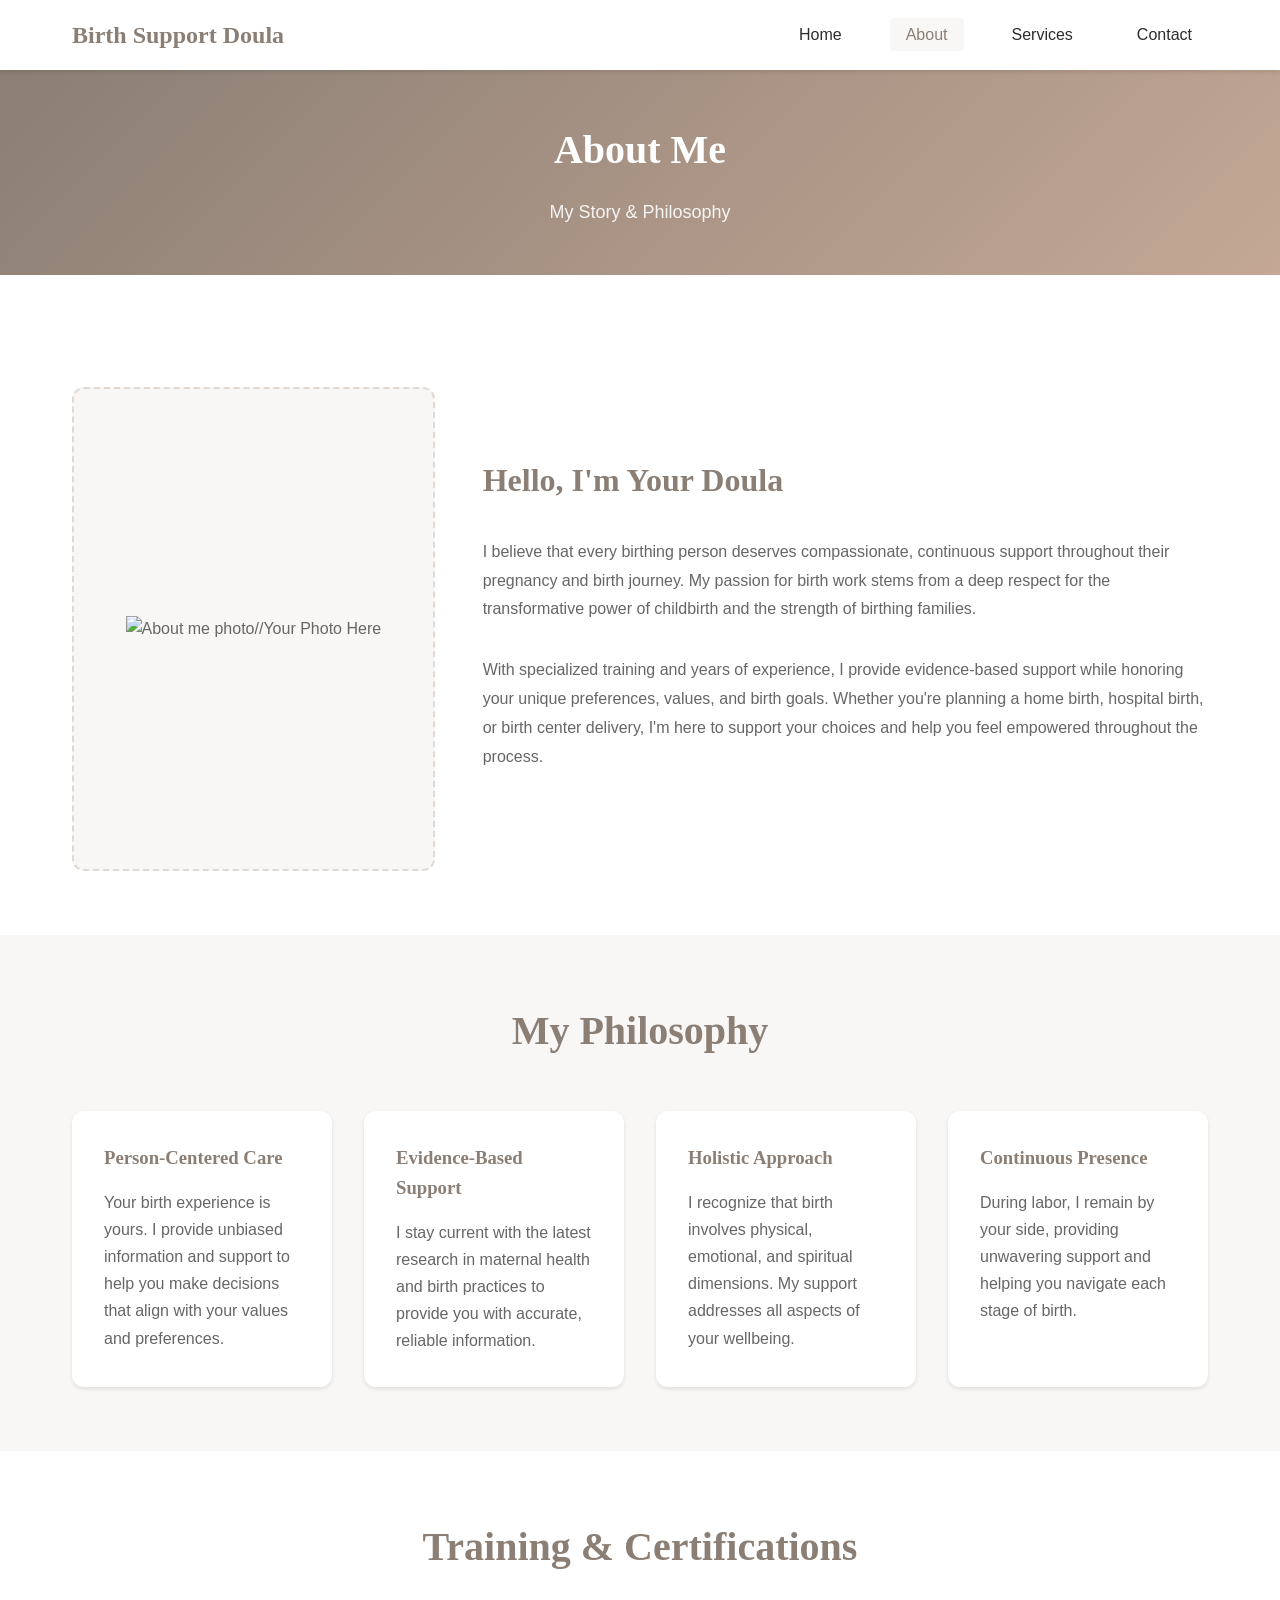
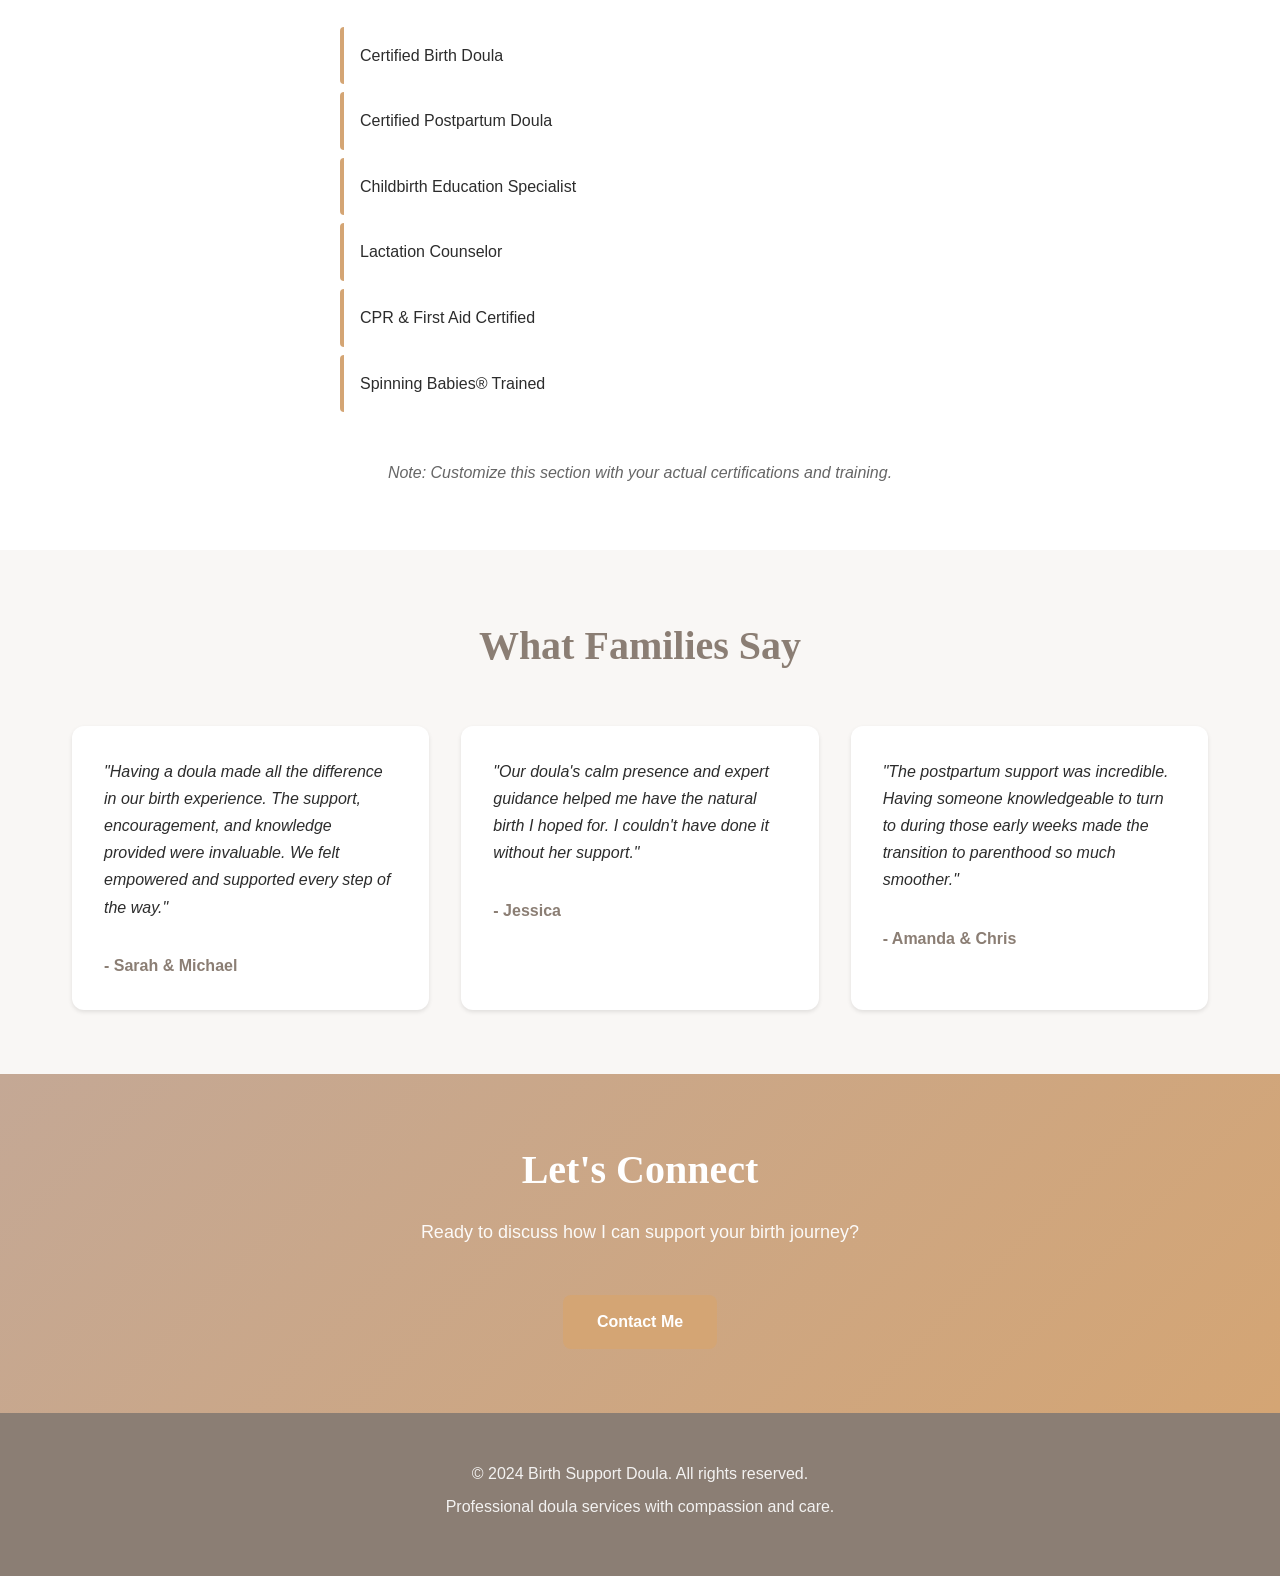
==== about.html @ 61f83f17 "Update about.html" ====
<!DOCTYPE html>
<html lang="en">
<head>
    <meta charset="UTF-8">
    <meta name="viewport" content="width=device-width, initial-scale=1.0">
    <meta name="description" content="Learn about our experienced doula and commitment to supporting families.">
    <title>About - Birth Support Doula</title>
    <link rel="stylesheet" href="style.css">
</head>
<body>
    <!-- Navigation -->
    <nav class="navbar">
        <div class="container">
            <div class="nav-brand">
                <h1>Birth Support Doula</h1>
            </div>
            <button class="nav-toggle" id="navToggle" aria-label="Toggle navigation">
                <span></span>
                <span></span>
                <span></span>
            </button>
            <ul class="nav-menu" id="navMenu">
                <li><a href="index.html">Home</a></li>
                <li><a href="about.html" class="active">About</a></li>
                <li><a href="services.html">Services</a></li>
                <li><a href="contact.html">Contact</a></li>
            </ul>
        </div>
    </nav>

    <!-- Page Header -->
    <section class="page-header">
        <div class="container">
            <h2>About Me</h2>
            <p>My Story & Philosophy</p>
        </div>
    </section>

    <!-- About Content -->
    <section class="about-content section">
        <div class="container">
            <div class="about-grid">
                <div class="about-image">
                    <div class="placeholder-image">
                        <img src="assets/images/doula_about.jpg" alt="About me photo">
                       //<span>Your Photo Here</span>
                    </div>
                </div>
                <div class="about-text">
                    <h3>Hello, I'm Your Doula</h3>
                    <p>
                        I believe that every birthing person deserves compassionate, continuous support
                        throughout their pregnancy and birth journey. My passion for birth work stems from
                        a deep respect for the transformative power of childbirth and the strength of
                        birthing families.
                    </p>
                    <p>
                        With specialized training and years of experience, I provide evidence-based support
                        while honoring your unique preferences, values, and birth goals. Whether you're
                        planning a home birth, hospital birth, or birth center delivery, I'm here to
                        support your choices and help you feel empowered throughout the process.
                    </p>
                </div>
            </div>
        </div>
    </section>

    <!-- Philosophy Section -->
    <section class="philosophy section bg-light">
        <div class="container">
            <h2 class="section-title">My Philosophy</h2>
            <div class="philosophy-grid">
                <div class="philosophy-card">
                    <h3>Person-Centered Care</h3>
                    <p>
                        Your birth experience is yours. I provide unbiased information and support
                        to help you make decisions that align with your values and preferences.
                    </p>
                </div>
                <div class="philosophy-card">
                    <h3>Evidence-Based Support</h3>
                    <p>
                        I stay current with the latest research in maternal health and birth practices
                        to provide you with accurate, reliable information.
                    </p>
                </div>
                <div class="philosophy-card">
                    <h3>Holistic Approach</h3>
                    <p>
                        I recognize that birth involves physical, emotional, and spiritual dimensions.
                        My support addresses all aspects of your wellbeing.
                    </p>
                </div>
                <div class="philosophy-card">
                    <h3>Continuous Presence</h3>
                    <p>
                        During labor, I remain by your side, providing unwavering support and helping
                        you navigate each stage of birth.
                    </p>
                </div>
            </div>
        </div>
    </section>

    <!-- Certifications Section -->
    <section class="certifications section">
        <div class="container">
            <h2 class="section-title">Training & Certifications</h2>
            <ul class="cert-list">
                <li>Certified Birth Doula</li>
                <li>Certified Postpartum Doula</li>
                <li>Childbirth Education Specialist</li>
                <li>Lactation Counselor</li>
                <li>CPR & First Aid Certified</li>
                <li>Spinning Babies® Trained</li>
            </ul>
            <p class="cert-note">
                <em>Note: Customize this section with your actual certifications and training.</em>
            </p>
        </div>
    </section>

    <!-- Testimonials Section -->
    <section class="testimonials section bg-light">
        <div class="container">
            <h2 class="section-title">What Families Say</h2>
            <div class="testimonial-grid">
                <div class="testimonial-card">
                    <p class="testimonial-text">
                        "Having a doula made all the difference in our birth experience. The support,
                        encouragement, and knowledge provided were invaluable. We felt empowered and
                        supported every step of the way."
                    </p>
                    <p class="testimonial-author">- Sarah & Michael</p>
                </div>
                <div class="testimonial-card">
                    <p class="testimonial-text">
                        "Our doula's calm presence and expert guidance helped me have the natural birth
                        I hoped for. I couldn't have done it without her support."
                    </p>
                    <p class="testimonial-author">- Jessica</p>
                </div>
                <div class="testimonial-card">
                    <p class="testimonial-text">
                        "The postpartum support was incredible. Having someone knowledgeable to turn to
                        during those early weeks made the transition to parenthood so much smoother."
                    </p>
                    <p class="testimonial-author">- Amanda & Chris</p>
                </div>
            </div>
        </div>
    </section>

    <!-- Call to Action -->
    <section class="cta section">
        <div class="container">
            <h2>Let's Connect</h2>
            <p>Ready to discuss how I can support your birth journey?</p>
            <a href="contact.html" class="btn btn-secondary">Contact Me</a>
        </div>
    </section>

    <!-- Footer -->
    <footer class="footer">
        <div class="container">
            <p>&copy; 2024 Birth Support Doula. All rights reserved.</p>
            <p>Professional doula services with compassion and care.</p>
        </div>
    </footer>

    <script src="script.js"></script>
</body>
</html>
---- style.css ----
/* ========================================
   CSS Reset & Base Styles
   ======================================== */

* {
    margin: 0;
    padding: 0;
    box-sizing: border-box;
}

:root {
    /* Color Palette */
    --primary-color: #8b7e74;
    --secondary-color: #c4a895;
    --accent-color: #d4a574;
    --text-dark: #2c2c2c;
    --text-light: #666666;
    --background-light: #f9f7f5;
    --white: #ffffff;
    --border-color: #e0d9d3;

    /* Typography */
    --font-primary: 'Segoe UI', Tahoma, Geneva, Verdana, sans-serif;
    --font-secondary: Georgia, 'Times New Roman', serif;

    /* Spacing */
    --spacing-xs: 0.5rem;
    --spacing-sm: 1rem;
    --spacing-md: 2rem;
    --spacing-lg: 3rem;
    --spacing-xl: 4rem;

    /* Border Radius */
    --radius-sm: 4px;
    --radius-md: 8px;
    --radius-lg: 12px;

    /* Shadows */
    --shadow-sm: 0 2px 4px rgba(0, 0, 0, 0.1);
    --shadow-md: 0 4px 8px rgba(0, 0, 0, 0.1);
    --shadow-lg: 0 8px 16px rgba(0, 0, 0, 0.15);

    /* Transitions */
    --transition: all 0.3s ease;
}

html {
    scroll-behavior: smooth;
}

body {
    font-family: var(--font-primary);
    font-size: 16px;
    line-height: 1.6;
    color: var(--text-dark);
    background-color: var(--white);
}

img {
    max-width: 100%;
    height: auto;
    display: block;
}

a {
    text-decoration: none;
    color: inherit;
    transition: var(--transition);
}

ul {
    list-style: none;
}

/* ========================================
   Container & Layout
   ======================================== */

.container {
    max-width: 1200px;
    margin: 0 auto;
    padding: 0 var(--spacing-md);
}

.section {
    padding: var(--spacing-xl) 0;
}

.section-title {
    font-family: var(--font-secondary);
    font-size: 2.5rem;
    color: var(--primary-color);
    text-align: center;
    margin-bottom: var(--spacing-md);
}

.section-intro {
    font-size: 1.125rem;
    line-height: 1.8;
    color: var(--text-light);
    text-align: center;
    max-width: 800px;
    margin: 0 auto var(--spacing-lg) auto;
}

.bg-light {
    background-color: var(--background-light);
}

/* ========================================
   Navigation
   ======================================== */

.navbar {
    background-color: var(--white);
    box-shadow: var(--shadow-sm);
    position: sticky;
    top: 0;
    z-index: 1000;
    padding: var(--spacing-sm) 0;
}

.navbar .container {
    display: flex;
    justify-content: space-between;
    align-items: center;
}

.nav-brand h1 {
    font-family: var(--font-secondary);
    font-size: 1.5rem;
    color: var(--primary-color);
}

.nav-menu {
    display: flex;
    gap: var(--spacing-md);
}

.nav-menu a {
    color: var(--text-dark);
    font-weight: 500;
    padding: var(--spacing-xs) var(--spacing-sm);
    border-radius: var(--radius-sm);
    transition: var(--transition);
}

.nav-menu a:hover,
.nav-menu a.active {
    color: var(--primary-color);
    background-color: var(--background-light);
}

.nav-toggle {
    display: none;
    flex-direction: column;
    gap: 4px;
    background: none;
    border: none;
    cursor: pointer;
    padding: var(--spacing-xs);
}

.nav-toggle span {
    width: 25px;
    height: 3px;
    background-color: var(--primary-color);
    border-radius: 2px;
    transition: var(--transition);
}

/* ========================================
   Hero Section
   ======================================== */

.hero {
    background: linear-gradient(135deg, var(--primary-color) 0%, var(--secondary-color) 100%);
    color: var(--white);
    padding: var(--spacing-xl) 0;
    text-align: center;
    min-height: 500px;
    display: flex;
    align-items: center;
    justify-content: center;
}

.hero-content {
    max-width: 800px;
    margin: 0 auto;
    padding: 0 var(--spacing-md);
}

.hero h2 {
    font-family: var(--font-secondary);
    font-size: 3rem;
    margin-bottom: var(--spacing-md);
    line-height: 1.2;
}

.hero p {
    font-size: 1.25rem;
    margin-bottom: var(--spacing-lg);
    opacity: 0.95;
}

/* ========================================
   Page Header
   ======================================== */

.page-header {
    background: linear-gradient(135deg, var(--primary-color) 0%, var(--secondary-color) 100%);
    color: var(--white);
    padding: var(--spacing-lg) 0;
    text-align: center;
}

.page-header h2 {
    font-family: var(--font-secondary);
    font-size: 2.5rem;
    margin-bottom: var(--spacing-sm);
}

.page-header p {
    font-size: 1.125rem;
    opacity: 0.9;
}

/* ========================================
   Buttons
   ======================================== */

.btn {
    display: inline-block;
    padding: 12px 32px;
    border-radius: var(--radius-md);
    font-weight: 600;
    text-align: center;
    cursor: pointer;
    transition: var(--transition);
    border: 2px solid transparent;
    font-size: 1rem;
}

.btn-primary {
    background-color: var(--white);
    color: var(--primary-color);
}

.btn-primary:hover {
    background-color: var(--background-light);
    transform: translateY(-2px);
    box-shadow: var(--shadow-md);
}

.btn-secondary {
    background-color: var(--accent-color);
    color: var(--white);
}

.btn-secondary:hover {
    background-color: #c29563;
    transform: translateY(-2px);
    box-shadow: var(--shadow-md);
}

.btn-outline {
    background-color: transparent;
    color: var(--primary-color);
    border-color: var(--primary-color);
}

.btn-outline:hover {
    background-color: var(--primary-color);
    color: var(--white);
}

/* ========================================
   Feature Cards
   ======================================== */

.feature-grid {
    display: grid;
    grid-template-columns: repeat(auto-fit, minmax(250px, 1fr));
    gap: var(--spacing-md);
    margin-top: var(--spacing-lg);
}

.feature-card {
    background-color: var(--white);
    padding: var(--spacing-md);
    border-radius: var(--radius-lg);
    text-align: center;
    box-shadow: var(--shadow-sm);
    transition: var(--transition);
}

.feature-card:hover {
    box-shadow: var(--shadow-md);
    transform: translateY(-5px);
}

.feature-icon {
    font-size: 3rem;
    margin-bottom: var(--spacing-sm);
}

.feature-card h3 {
    font-family: var(--font-secondary);
    color: var(--primary-color);
    margin-bottom: var(--spacing-sm);
    font-size: 1.5rem;
}

.feature-card p {
    color: var(--text-light);
}

/* ========================================
   Benefits List
   ======================================== */

.benefits-list {
    display: grid;
    grid-template-columns: repeat(auto-fit, minmax(300px, 1fr));
    gap: var(--spacing-md);
    margin-top: var(--spacing-lg);
}

.benefit-item {
    display: flex;
    align-items: flex-start;
    gap: var(--spacing-sm);
}

.check-icon {
    color: var(--accent-color);
    font-weight: bold;
    font-size: 1.5rem;
    flex-shrink: 0;
}

.benefit-item p {
    font-size: 1.125rem;
    color: var(--text-dark);
}

/* ========================================
   CTA Section
   ======================================== */

.cta {
    background: linear-gradient(135deg, var(--secondary-color) 0%, var(--accent-color) 100%);
    color: var(--white);
    text-align: center;
}

.cta h2 {
    font-family: var(--font-secondary);
    font-size: 2.5rem;
    margin-bottom: var(--spacing-sm);
}

.cta p {
    font-size: 1.125rem;
    margin-bottom: var(--spacing-lg);
    opacity: 0.95;
}

/* ========================================
   About Page
   ======================================== */

.about-grid {
    display: grid;
    grid-template-columns: 1fr 2fr;
    gap: var(--spacing-lg);
    align-items: center;
    margin-top: var(--spacing-lg);
}

.about-image .placeholder-image {
    background-color: var(--background-light);
    border-radius: var(--radius-lg);
    aspect-ratio: 3/4;
    display: flex;
    align-items: center;
    justify-content: center;
    color: var(--text-light);
    border: 2px dashed var(--border-color);
}

.about-text h3 {
    font-family: var(--font-secondary);
    color: var(--primary-color);
    font-size: 2rem;
    margin-bottom: var(--spacing-md);
}

.about-text p {
    color: var(--text-light);
    margin-bottom: var(--spacing-md);
    line-height: 1.8;
}

.philosophy-grid {
    display: grid;
    grid-template-columns: repeat(auto-fit, minmax(250px, 1fr));
    gap: var(--spacing-md);
    margin-top: var(--spacing-lg);
}

.philosophy-card {
    background-color: var(--white);
    padding: var(--spacing-md);
    border-radius: var(--radius-lg);
    box-shadow: var(--shadow-sm);
}

.philosophy-card h3 {
    font-family: var(--font-secondary);
    color: var(--primary-color);
    margin-bottom: var(--spacing-sm);
}

.philosophy-card p {
    color: var(--text-light);
    line-height: 1.7;
}

.cert-list {
    max-width: 600px;
    margin: var(--spacing-lg) auto;
}

.cert-list li {
    padding: var(--spacing-sm);
    margin-bottom: var(--spacing-xs);
    background-color: var(--white);
    border-radius: var(--radius-sm);
    border-left: 4px solid var(--accent-color);
}

.cert-note {
    text-align: center;
    color: var(--text-light);
    font-style: italic;
    margin-top: var(--spacing-md);
}

.testimonial-grid {
    display: grid;
    grid-template-columns: repeat(auto-fit, minmax(300px, 1fr));
    gap: var(--spacing-md);
    margin-top: var(--spacing-lg);
}

.testimonial-card {
    background-color: var(--white);
    padding: var(--spacing-md);
    border-radius: var(--radius-lg);
    box-shadow: var(--shadow-sm);
}

.testimonial-text {
    color: var(--text-dark);
    font-style: italic;
    margin-bottom: var(--spacing-md);
    line-height: 1.7;
}

.testimonial-author {
    color: var(--primary-color);
    font-weight: 600;
}

/* ========================================
   Services Page
   ======================================== */

.service-grid {
    display: grid;
    grid-template-columns: repeat(auto-fit, minmax(350px, 1fr));
    gap: var(--spacing-lg);
    margin-top: var(--spacing-lg);
}

.service-card {
    background-color: var(--white);
    border-radius: var(--radius-lg);
    box-shadow: var(--shadow-md);
    overflow: hidden;
    display: flex;
    flex-direction: column;
    transition: var(--transition);
    position: relative;
}

.service-card:hover {
    box-shadow: var(--shadow-lg);
    transform: translateY(-5px);
}

.service-card.featured {
    border: 3px solid var(--accent-color);
}

.featured-badge {
    position: absolute;
    top: 20px;
    right: -30px;
    background-color: var(--accent-color);
    color: var(--white);
    padding: 5px 40px;
    transform: rotate(45deg);
    font-weight: 600;
    font-size: 0.875rem;
    box-shadow: var(--shadow-sm);
}

.service-header {
    background: linear-gradient(135deg, var(--primary-color) 0%, var(--secondary-color) 100%);
    color: var(--white);
    padding: var(--spacing-md);
    text-align: center;
}

.service-header h3 {
    font-family: var(--font-secondary);
    font-size: 1.75rem;
    margin-bottom: var(--spacing-xs);
}

.service-tagline {
    font-size: 0.95rem;
    opacity: 0.9;
}

.service-content {
    padding: var(--spacing-md);
    flex-grow: 1;
}

.service-content h4 {
    color: var(--primary-color);
    margin-bottom: var(--spacing-sm);
}

.service-content ul {
    list-style: none;
    padding-left: 0;
}

.service-content li {
    padding: var(--spacing-xs) 0;
    padding-left: 1.5rem;
    position: relative;
    color: var(--text-dark);
    line-height: 1.6;
}

.service-content li::before {
    content: "✓";
    position: absolute;
    left: 0;
    color: var(--accent-color);
    font-weight: bold;
}

.service-note {
    margin-top: var(--spacing-md);
    padding: var(--spacing-sm);
    background-color: var(--background-light);
    border-radius: var(--radius-sm);
    border-left: 4px solid var(--accent-color);
}

.service-footer {
    padding: var(--spacing-md);
    background-color: var(--background-light);
    text-align: center;
}

.service-price {
    font-size: 1.125rem;
    font-weight: 600;
    color: var(--primary-color);
    margin-bottom: var(--spacing-md);
}

.info-grid {
    display: grid;
    grid-template-columns: repeat(auto-fit, minmax(250px, 1fr));
    gap: var(--spacing-md);
    margin-top: var(--spacing-lg);
}

.info-card {
    background-color: var(--white);
    padding: var(--spacing-md);
    border-radius: var(--radius-lg);
    box-shadow: var(--shadow-sm);
}

.info-card h3 {
    font-family: var(--font-secondary);
    color: var(--primary-color);
    margin-bottom: var(--spacing-sm);
}

.info-card p {
    color: var(--text-light);
    line-height: 1.7;
}

/* ========================================
   Contact Page
   ======================================== */

.contact-grid {
    display: grid;
    grid-template-columns: 2fr 1fr;
    gap: var(--spacing-lg);
    margin-top: var(--spacing-lg);
}

.contact-form-wrapper h3 {
    font-family: var(--font-secondary);
    color: var(--primary-color);
    font-size: 2rem;
    margin-bottom: var(--spacing-sm);
}

.contact-form-wrapper > p {
    color: var(--text-light);
    margin-bottom: var(--spacing-lg);
}

.contact-form {
    background-color: var(--background-light);
    padding: var(--spacing-md);
    border-radius: var(--radius-lg);
}

.form-group {
    margin-bottom: var(--spacing-md);
}

.form-group label {
    display: block;
    margin-bottom: var(--spacing-xs);
    font-weight: 600;
    color: var(--text-dark);
}

.form-group input,
.form-group select,
.form-group textarea {
    width: 100%;
    padding: 12px;
    border: 2px solid var(--border-color);
    border-radius: var(--radius-sm);
    font-family: var(--font-primary);
    font-size: 1rem;
    transition: var(--transition);
}

.form-group input:focus,
.form-group select:focus,
.form-group textarea:focus {
    outline: none;
    border-color: var(--primary-color);
}

.checkbox-label {
    display: flex;
    align-items: center;
    gap: var(--spacing-xs);
    font-weight: 400;
}

.checkbox-label input[type="checkbox"] {
    width: auto;
}

.form-message {
    margin-top: var(--spacing-md);
    padding: var(--spacing-sm);
    border-radius: var(--radius-sm);
    text-align: center;
    display: none;
}

.form-message.success {
    display: block;
    background-color: #d4edda;
    color: #155724;
    border: 1px solid #c3e6cb;
}

.form-message.error {
    display: block;
    background-color: #f8d7da;
    color: #721c24;
    border: 1px solid #f5c6cb;
}

.contact-info h3 {
    font-family: var(--font-secondary);
    color: var(--primary-color);
    font-size: 1.75rem;
    margin-bottom: var(--spacing-md);
}

.contact-details {
    background-color: var(--background-light);
    padding: var(--spacing-md);
    border-radius: var(--radius-lg);
    margin-bottom: var(--spacing-md);
}

.contact-item {
    display: flex;
    gap: var(--spacing-sm);
    margin-bottom: var(--spacing-md);
    align-items: flex-start;
}

.contact-item:last-child {
    margin-bottom: 0;
}

.contact-icon {
    font-size: 1.5rem;
    flex-shrink: 0;
}

.contact-item h4 {
    color: var(--primary-color);
    margin-bottom: 4px;
    font-size: 1rem;
}

.contact-item p,
.contact-item a {
    color: var(--text-light);
    font-size: 0.95rem;
}

.contact-item a:hover {
    color: var(--primary-color);
}

.social-links {
    background-color: var(--background-light);
    padding: var(--spacing-md);
    border-radius: var(--radius-lg);
}

.social-links h4 {
    color: var(--primary-color);
    margin-bottom: var(--spacing-sm);
}

.social-icons {
    display: flex;
    gap: var(--spacing-sm);
    margin-bottom: var(--spacing-sm);
}

.social-link {
    width: 40px;
    height: 40px;
    background-color: var(--primary-color);
    color: var(--white);
    border-radius: 50%;
    display: flex;
    align-items: center;
    justify-content: center;
    transition: var(--transition);
}

.social-link:hover {
    background-color: var(--accent-color);
    transform: translateY(-3px);
}

.social-note {
    color: var(--text-light);
    font-size: 0.875rem;
}

/* ========================================
   FAQ Section
   ======================================== */

.faq-list {
    max-width: 800px;
    margin: var(--spacing-lg) auto 0;
}

.faq-item {
    background-color: var(--white);
    margin-bottom: var(--spacing-sm);
    border-radius: var(--radius-md);
    overflow: hidden;
    box-shadow: var(--shadow-sm);
}

.faq-question {
    width: 100%;
    padding: var(--spacing-md);
    background-color: var(--white);
    border: none;
    text-align: left;
    font-size: 1.125rem;
    font-weight: 600;
    color: var(--primary-color);
    cursor: pointer;
    display: flex;
    justify-content: space-between;
    align-items: center;
    transition: var(--transition);
}

.faq-question:hover {
    background-color: var(--background-light);
}

.faq-icon {
    font-size: 1.5rem;
    font-weight: 300;
    transition: var(--transition);
}

.faq-question[aria-expanded="true"] .faq-icon {
    transform: rotate(45deg);
}

.faq-answer {
    max-height: 0;
    overflow: hidden;
    transition: max-height 0.3s ease;
}

.faq-answer p {
    padding: 0 var(--spacing-md) var(--spacing-md);
    color: var(--text-light);
    line-height: 1.7;
}

/* ========================================
   Footer
   ======================================== */

.footer {
    background-color: var(--primary-color);
    color: var(--white);
    padding: var(--spacing-lg) 0;
    text-align: center;
}

.footer p {
    margin-bottom: var(--spacing-xs);
    opacity: 0.9;
}

/* ========================================
   Responsive Design
   ======================================== */

@media (max-width: 968px) {
    .about-grid {
        grid-template-columns: 1fr;
    }

    .contact-grid {
        grid-template-columns: 1fr;
    }
}

@media (max-width: 768px) {
    .nav-menu {
        position: fixed;
        left: -100%;
        top: 70px;
        flex-direction: column;
        background-color: var(--white);
        width: 100%;
        text-align: center;
        transition: 0.3s;
        box-shadow: var(--shadow-md);
        padding: var(--spacing-md) 0;
    }

    .nav-menu.active {
        left: 0;
    }

    .nav-toggle {
        display: flex;
    }

    .hero h2 {
        font-size: 2rem;
    }

    .hero p {
        font-size: 1.125rem;
    }

    .section-title {
        font-size: 2rem;
    }

    .page-header h2 {
        font-size: 2rem;
    }

    .feature-grid,
    .service-grid,
    .philosophy-grid,
    .testimonial-grid,
    .info-grid {
        grid-template-columns: 1fr;
    }

    .benefits-list {
        grid-template-columns: 1fr;
    }
}

@media (max-width: 480px) {
    .hero h2 {
        font-size: 1.75rem;
    }

    .section-title {
        font-size: 1.75rem;
    }

    .btn {
        display: block;
        width: 100%;
    }
}
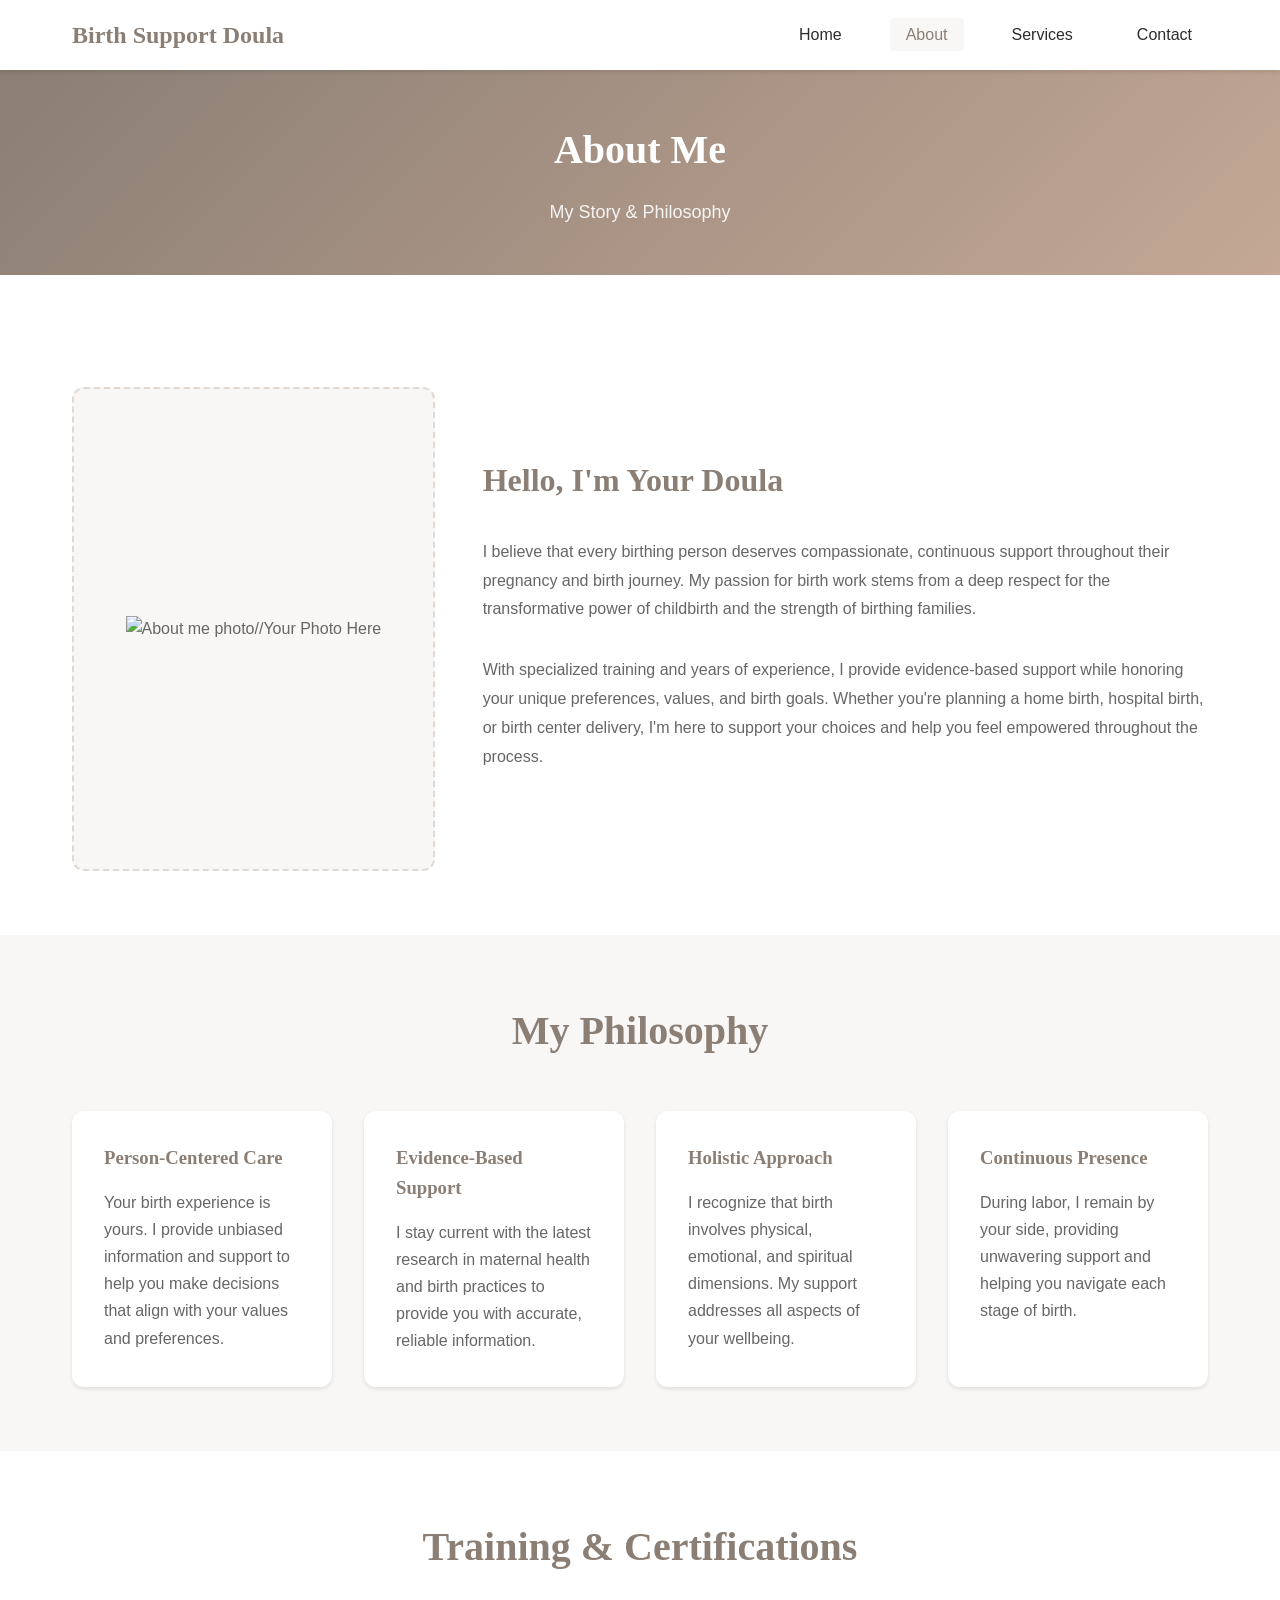
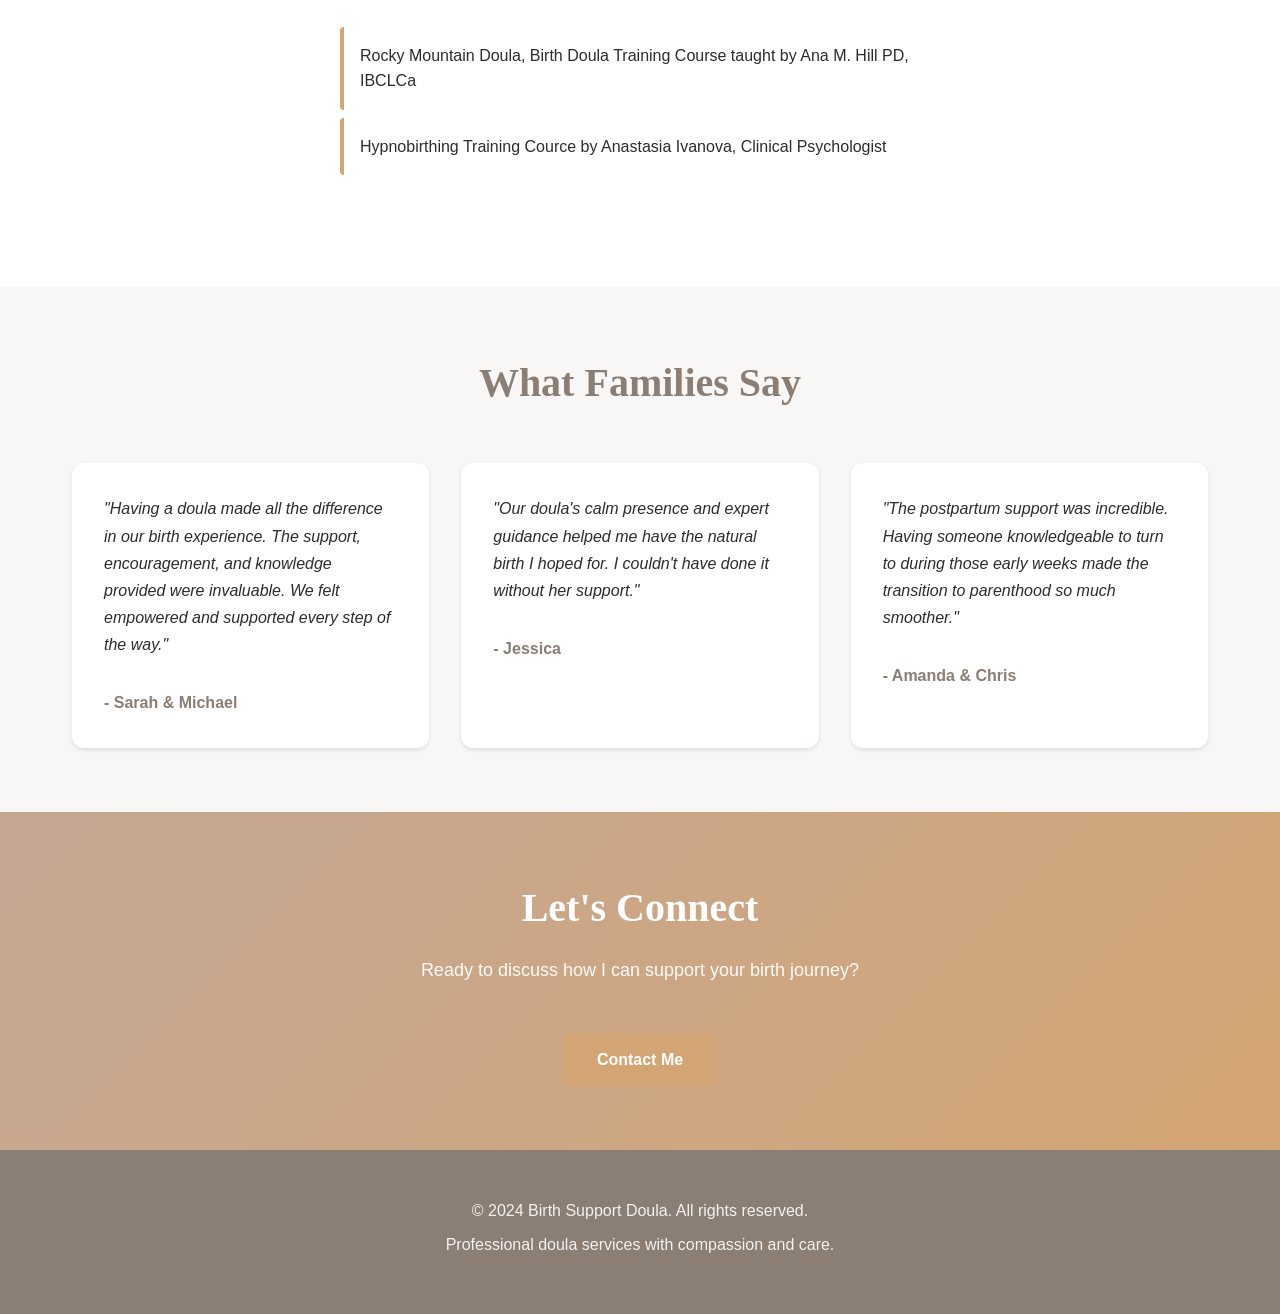
==== commit b6105791: "Update about.html" ====
--- a/about.html
+++ b/about.html
@@ -107,16 +107,9 @@
         <div class="container">
             <h2 class="section-title">Training & Certifications</h2>
             <ul class="cert-list">
-                <li>Certified Birth Doula</li>
-                <li>Certified Postpartum Doula</li>
-                <li>Childbirth Education Specialist</li>
-                <li>Lactation Counselor</li>
-                <li>CPR & First Aid Certified</li>
-                <li>Spinning Babies® Trained</li>
+                <li>Rocky Mountain Doula, Birth Doula Training Course taught by Ana M. Hill PD, IBCLCa</li>
+                <li>Hypnobirthing Training Cource by Anastasia Ivanova, Clinical Psychologist</li>
             </ul>
-            <p class="cert-note">
-                <em>Note: Customize this section with your actual certifications and training.</em>
-            </p>
         </div>
     </section>
 
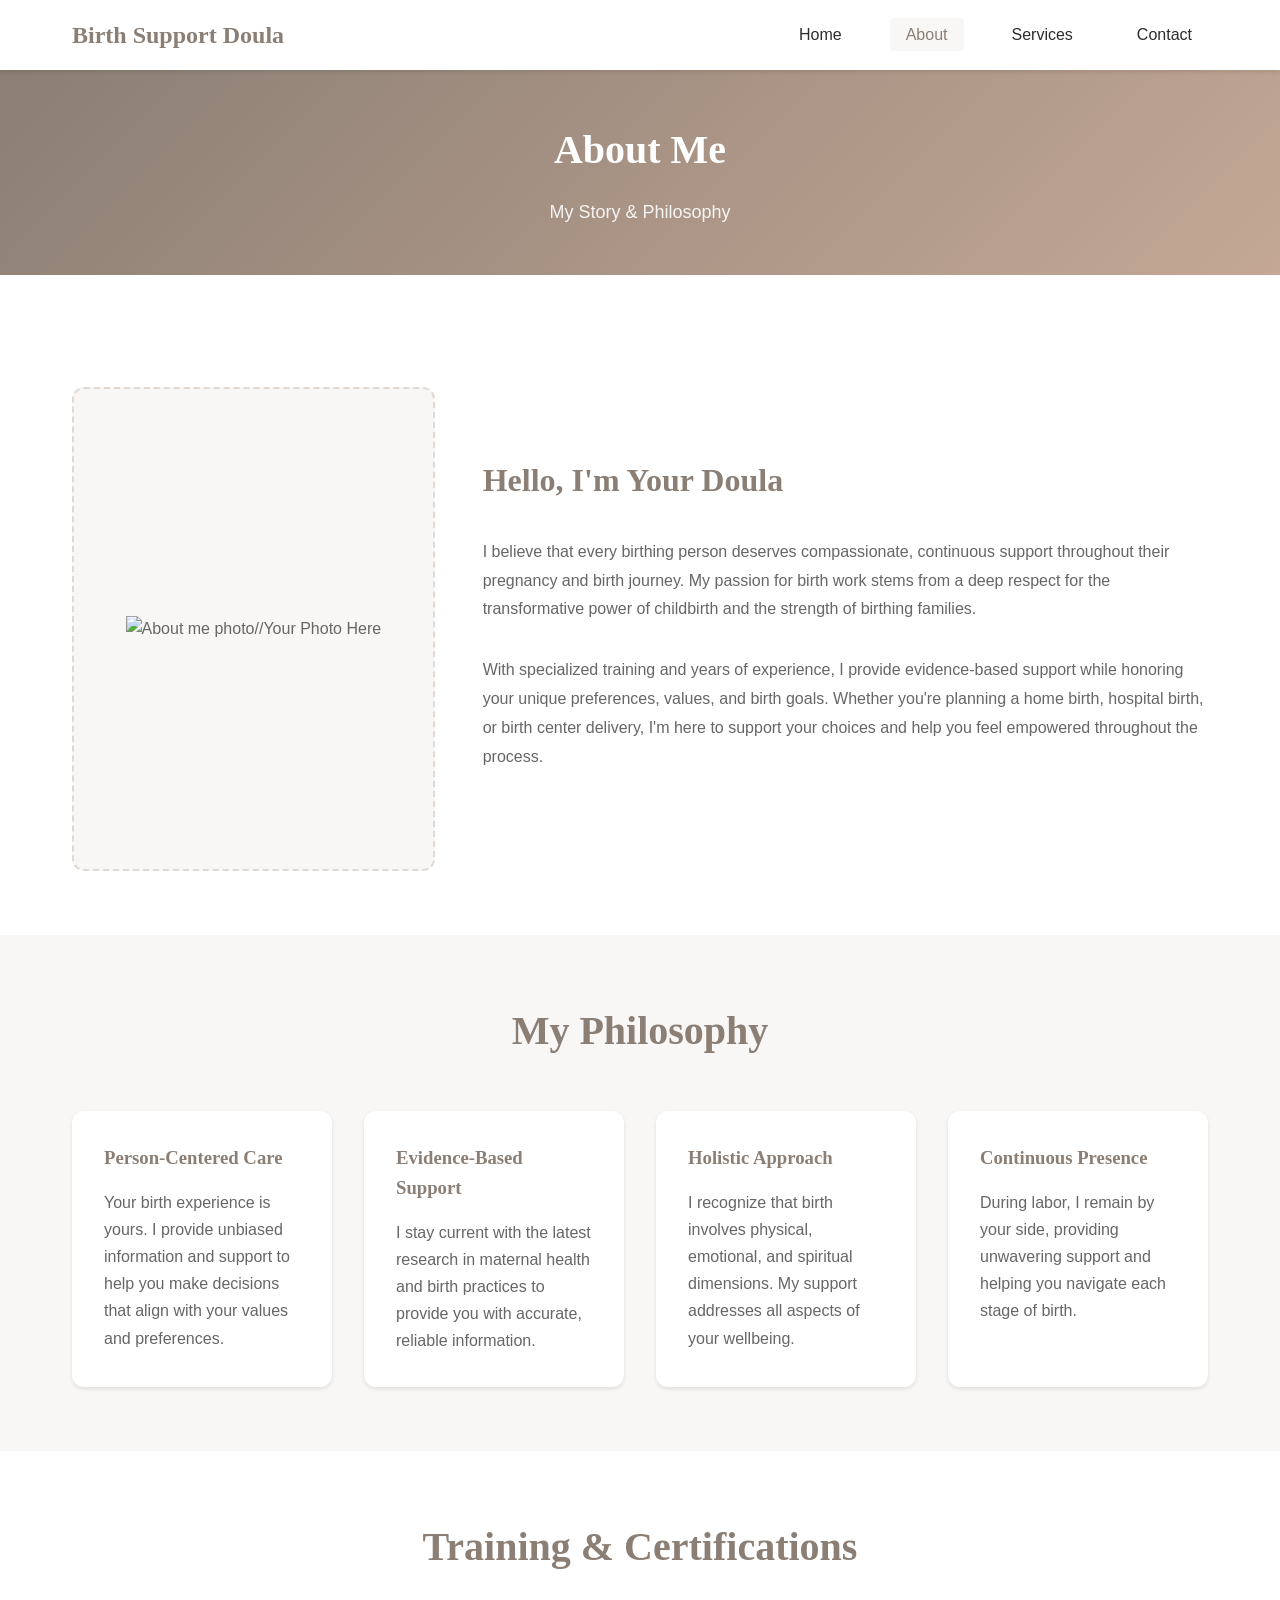
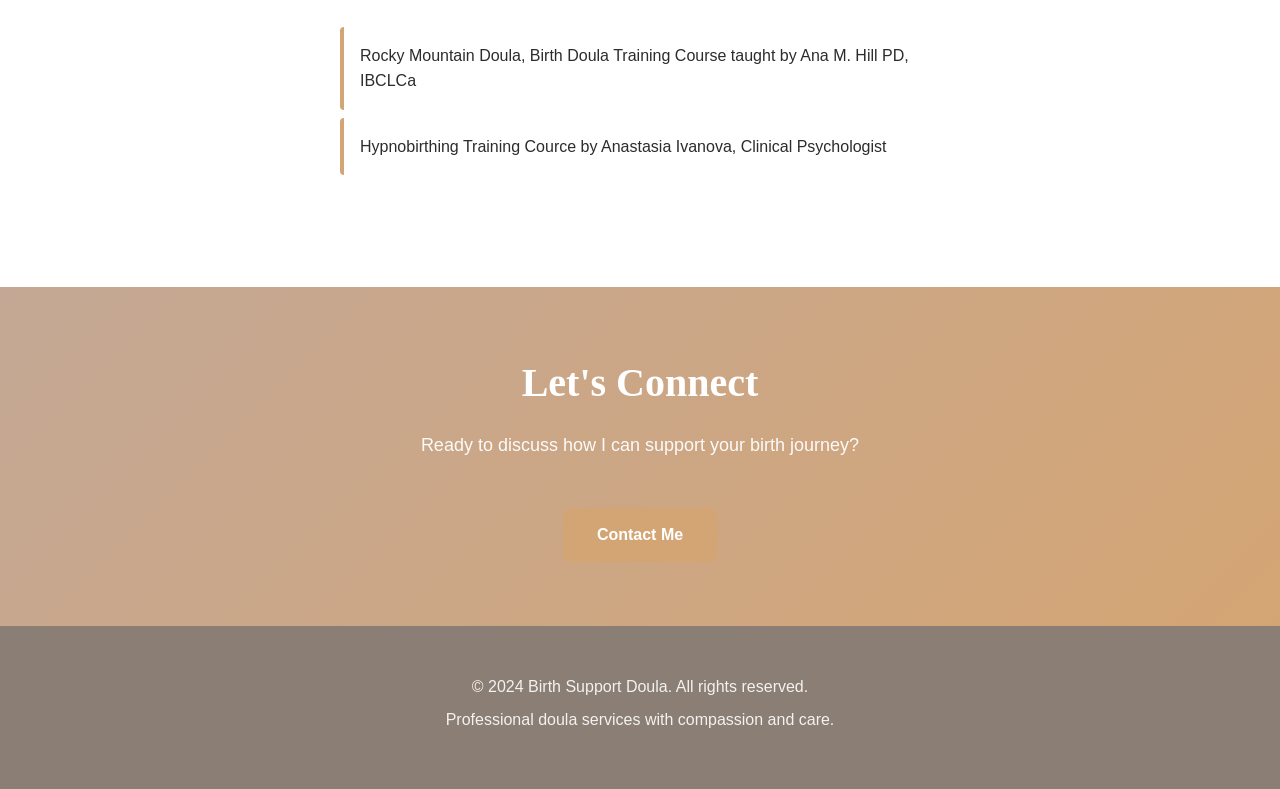
==== commit 5a31e081: "Update about.html" ====
--- a/about.html
+++ b/about.html
@@ -113,8 +113,8 @@
         </div>
     </section>
 
-    <!-- Testimonials Section -->
-    <section class="testimonials section bg-light">
+    <!-- <!-- Testimonials Section -->
+    <!-- <section class="testimonials section bg-light">
         <div class="container">
             <h2 class="section-title">What Families Say</h2>
             <div class="testimonial-grid">
@@ -142,7 +142,7 @@
                 </div>
             </div>
         </div>
-    </section>
+    </section> --> 
 
     <!-- Call to Action -->
     <section class="cta section">
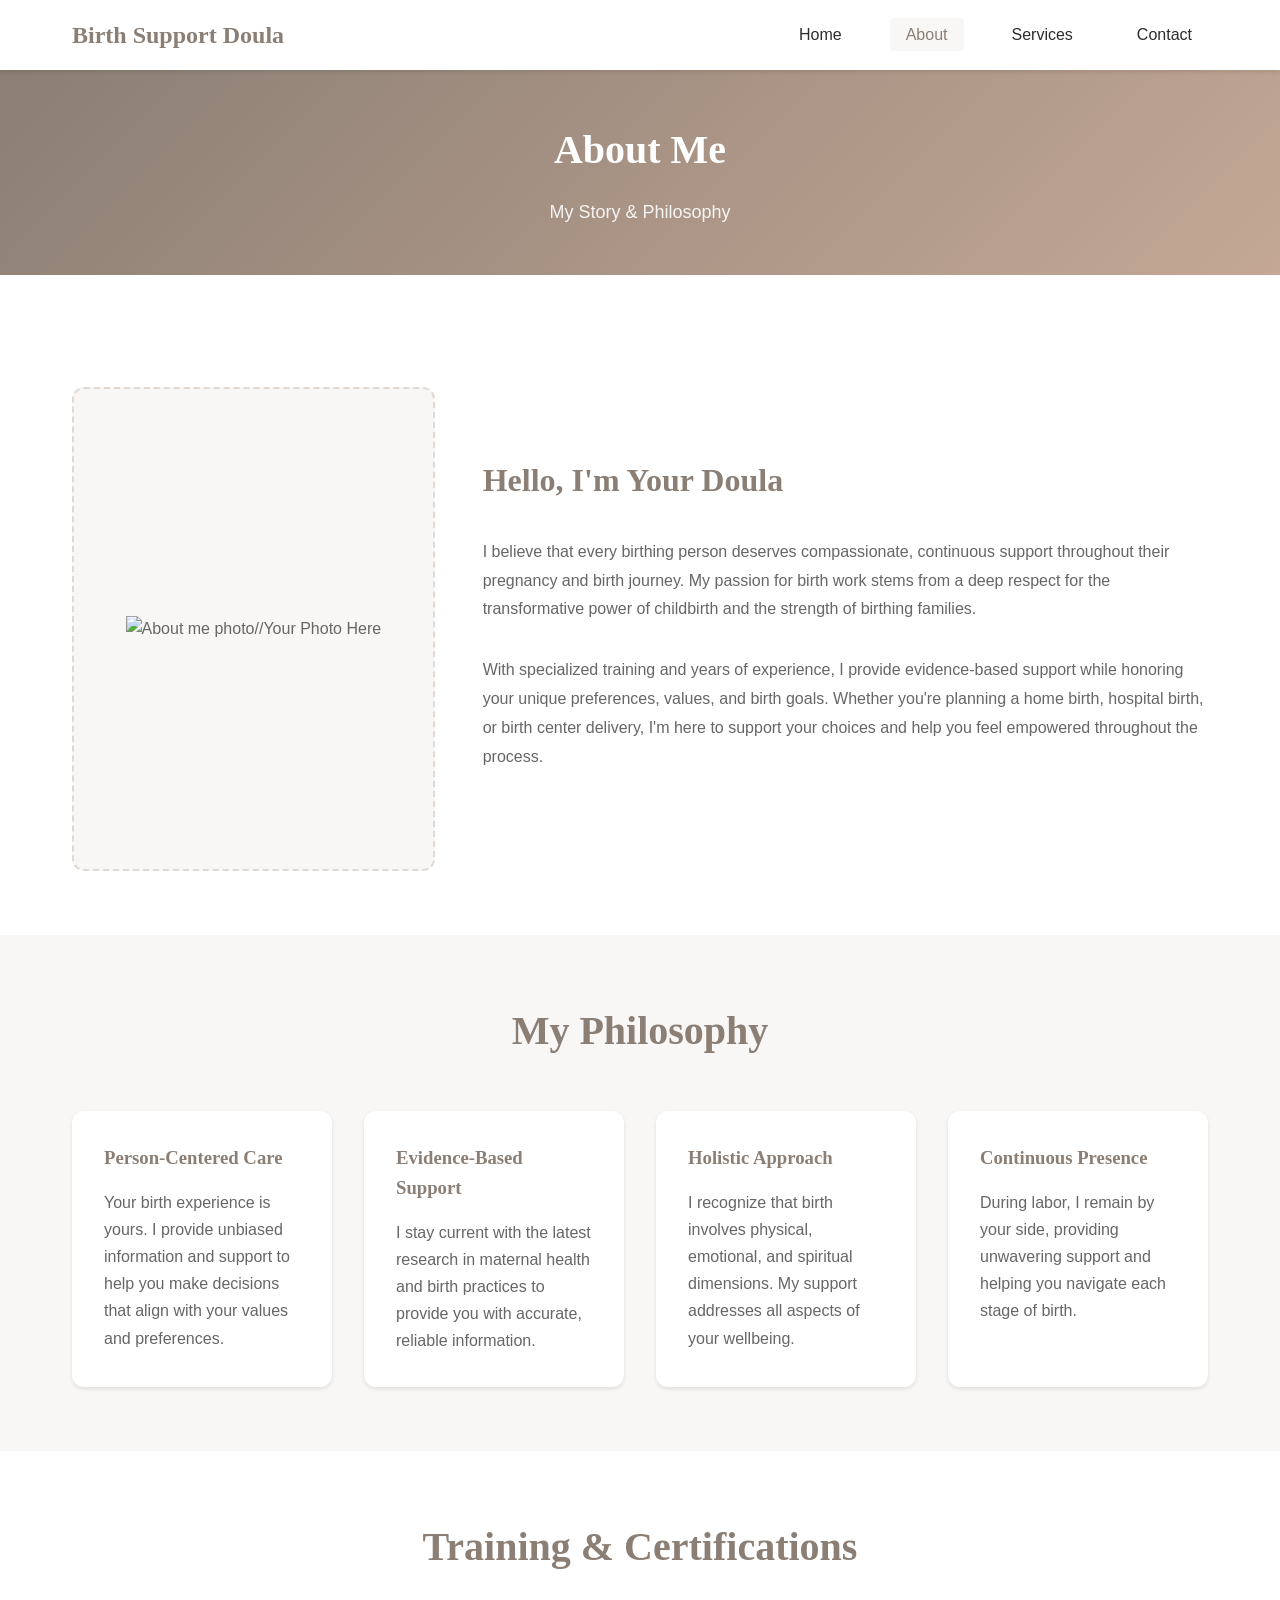
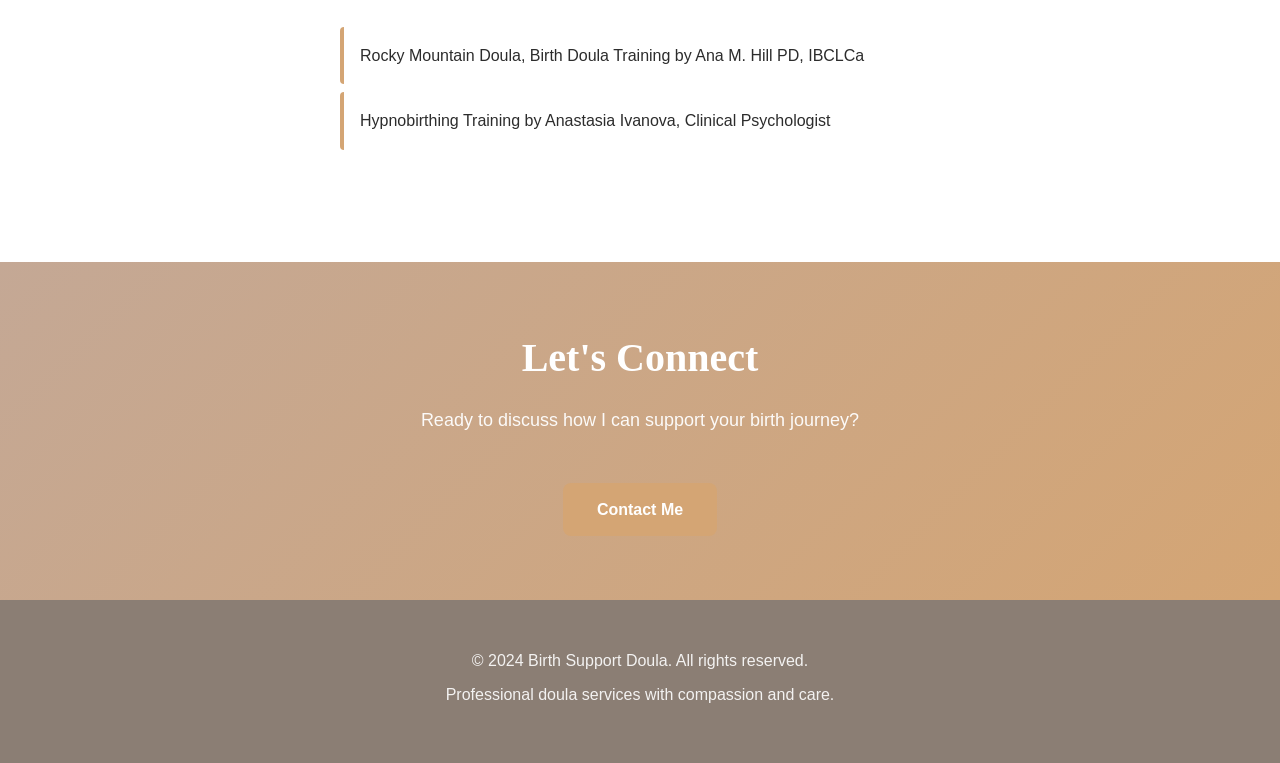
==== commit de5d730b: "Update about.html" ====
--- a/about.html
+++ b/about.html
@@ -107,8 +107,8 @@
         <div class="container">
             <h2 class="section-title">Training & Certifications</h2>
             <ul class="cert-list">
-                <li>Rocky Mountain Doula, Birth Doula Training Course taught by Ana M. Hill PD, IBCLCa</li>
-                <li>Hypnobirthing Training Cource by Anastasia Ivanova, Clinical Psychologist</li>
+                <li>Rocky Mountain Doula, Birth Doula Training by Ana M. Hill PD, IBCLCa</li>
+                <li>Hypnobirthing Training by Anastasia Ivanova, Clinical Psychologist</li>
             </ul>
         </div>
     </section>
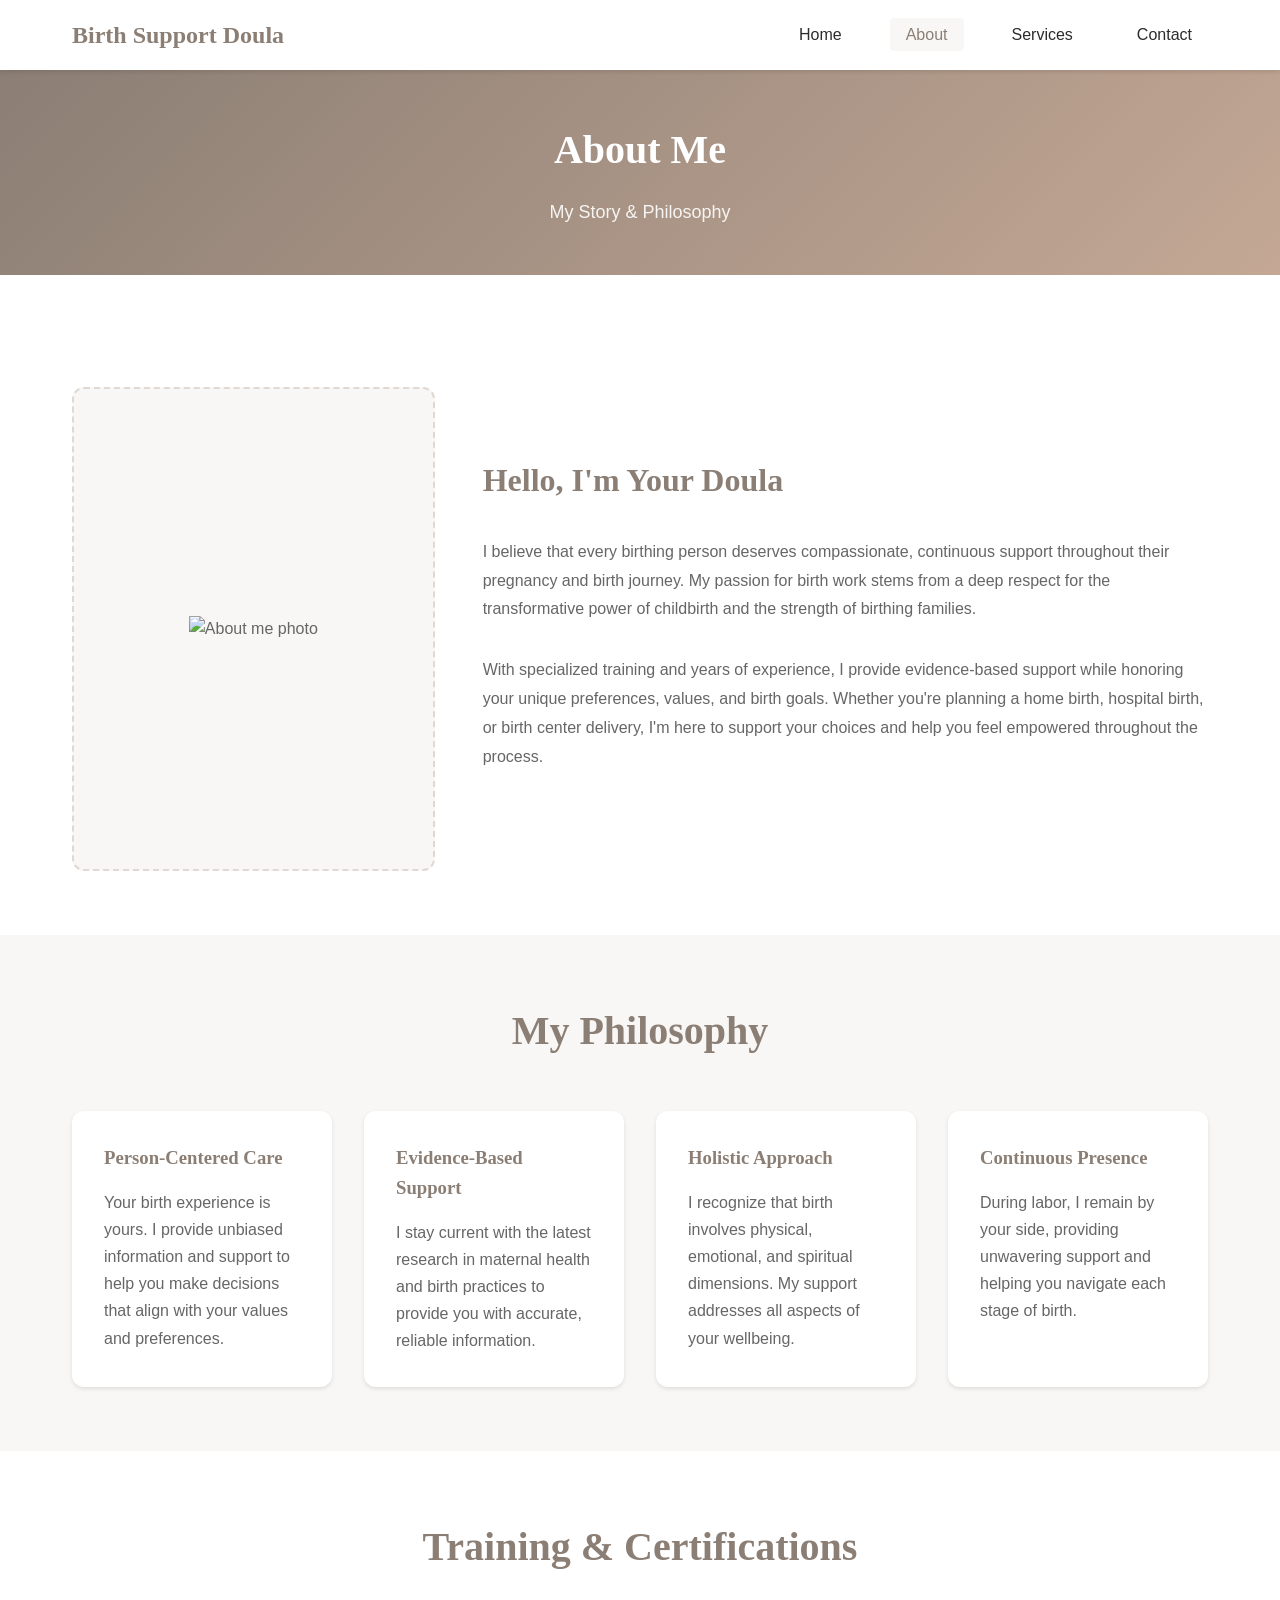
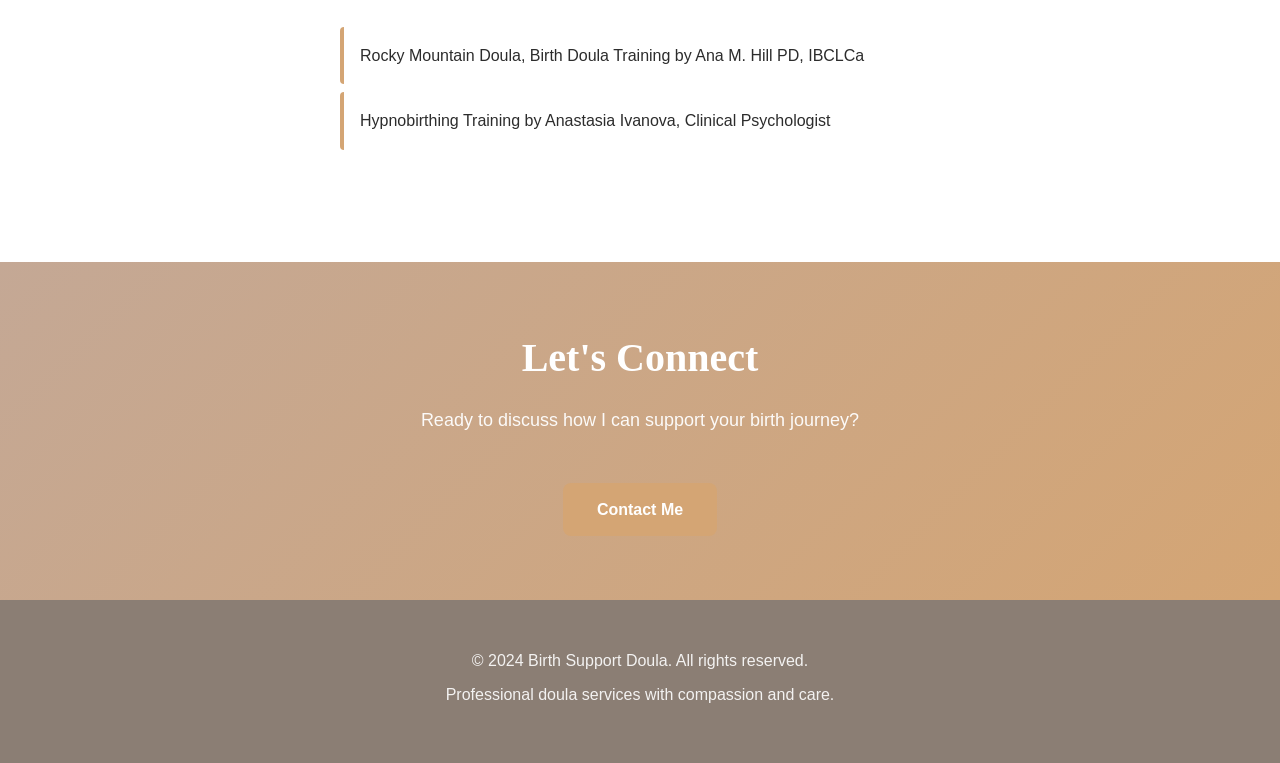
==== commit 7e69250b: "Update about.html" ====
--- a/about.html
+++ b/about.html
@@ -42,8 +42,7 @@
             <div class="about-grid">
                 <div class="about-image">
                     <div class="placeholder-image">
-                        <img src="assets/images/doula_about.jpg" alt="About me photo">
-                       //<span>Your Photo Here</span>
+                        <img src="assets/doula_about.jpg" alt="About me photo">
                     </div>
                 </div>
                 <div class="about-text">
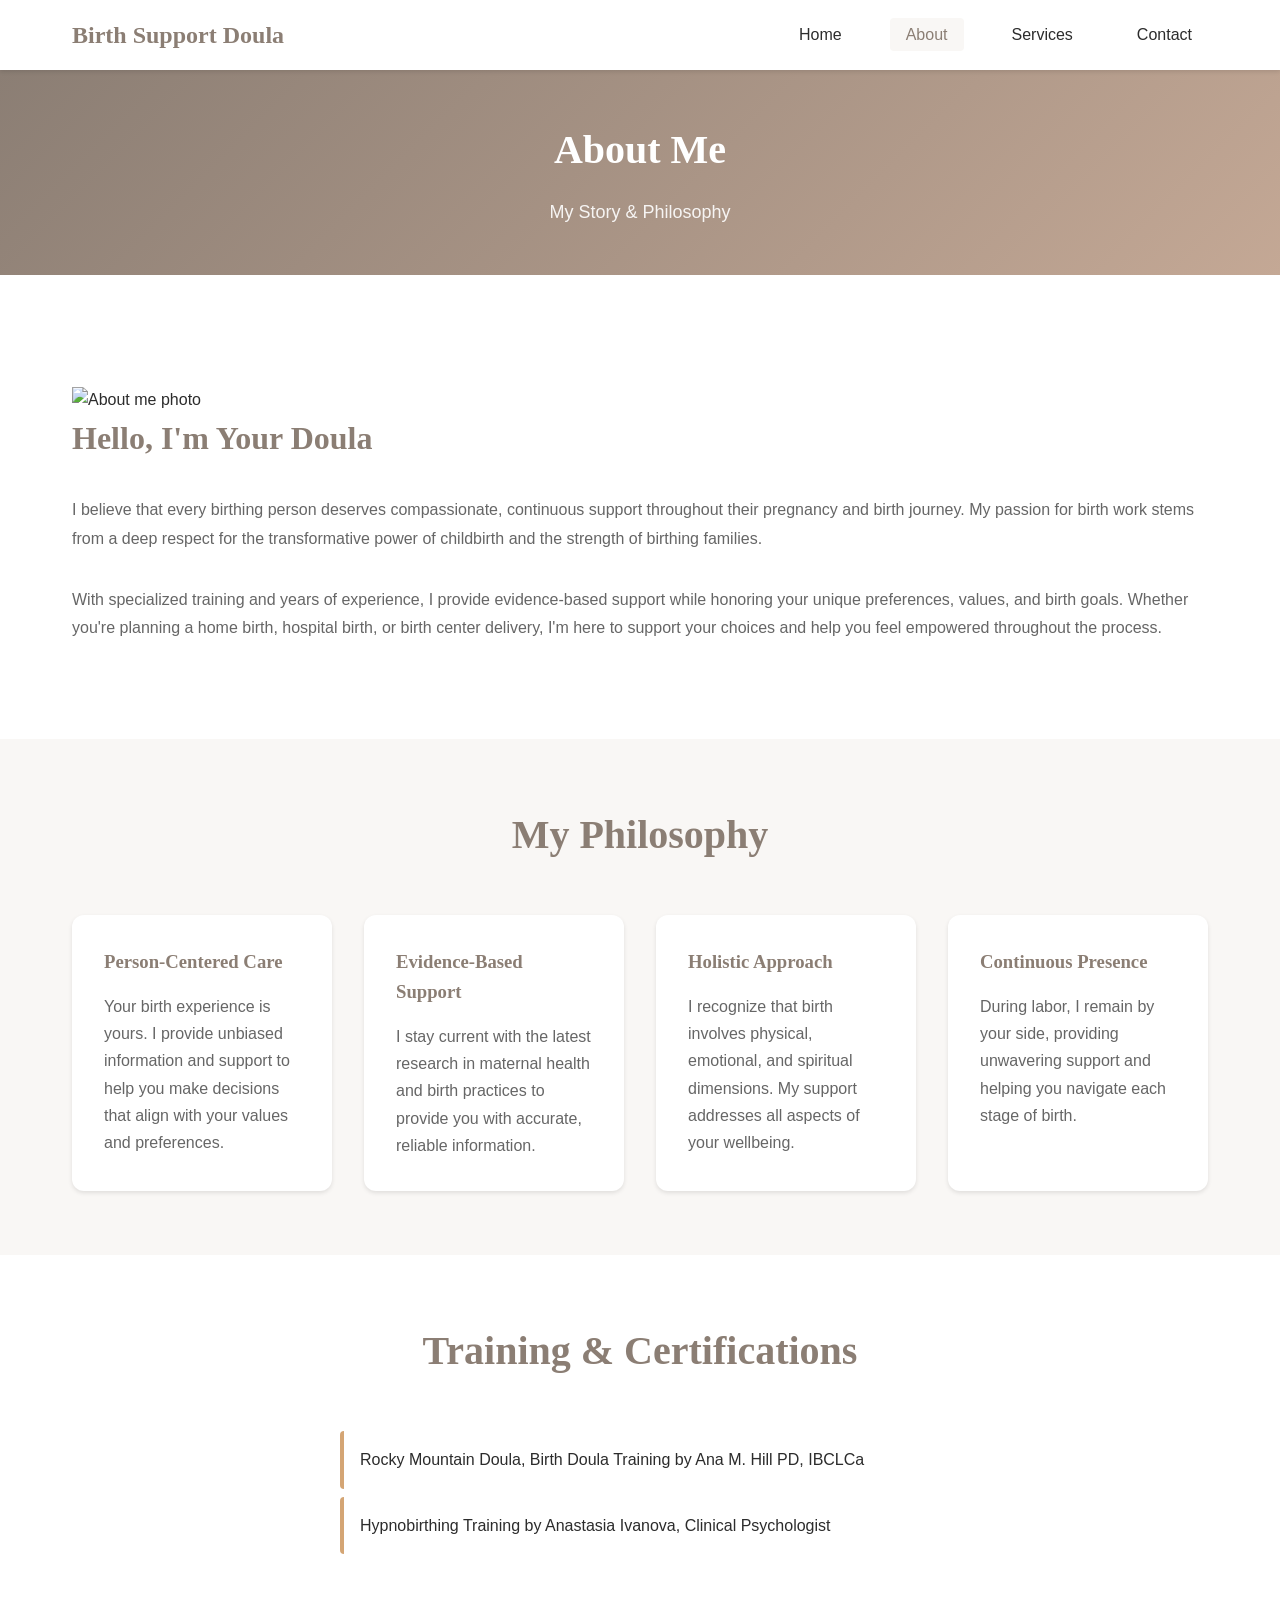
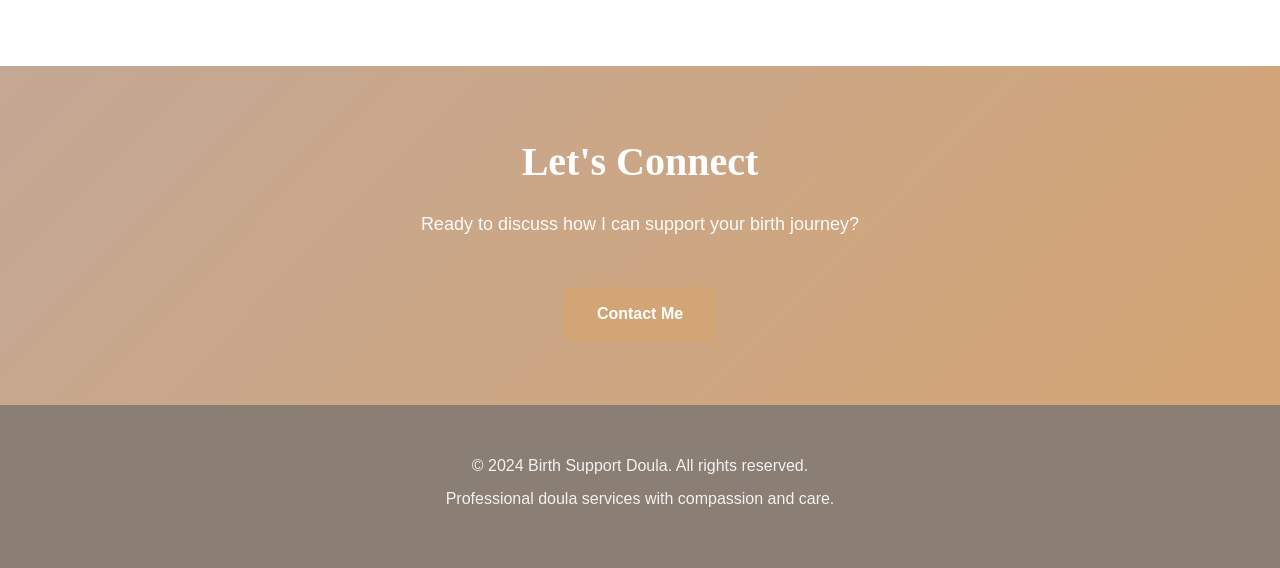
==== commit b32aec93: "Update about.html" ====
--- a/about.html
+++ b/about.html
@@ -41,7 +41,7 @@
         <div class="container">
             <div class="about-grid">
                 <div class="about-image">
-                    <div class="placeholder-image">
+                    <!-- <div class="placeholder-image"> -->
                         <img src="assets/doula_about.jpg" alt="About me photo">
                     </div>
                 </div>
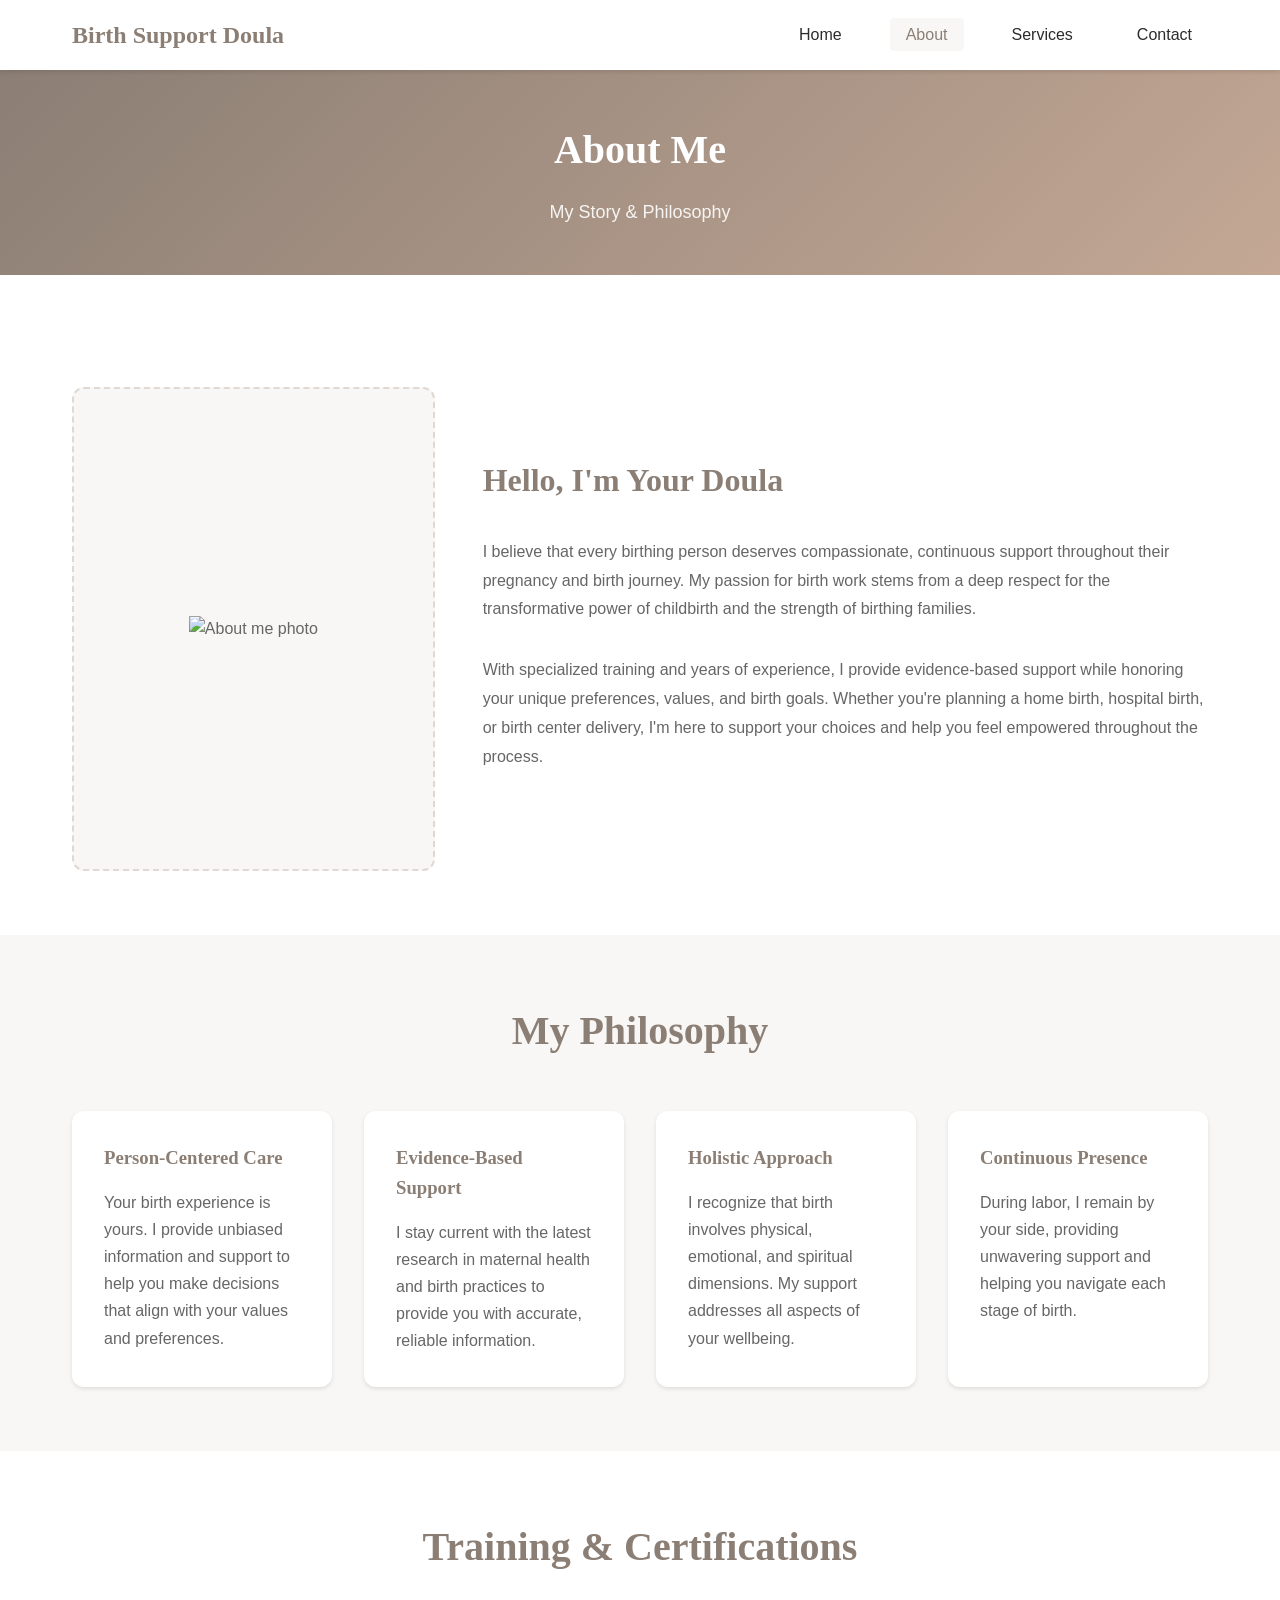
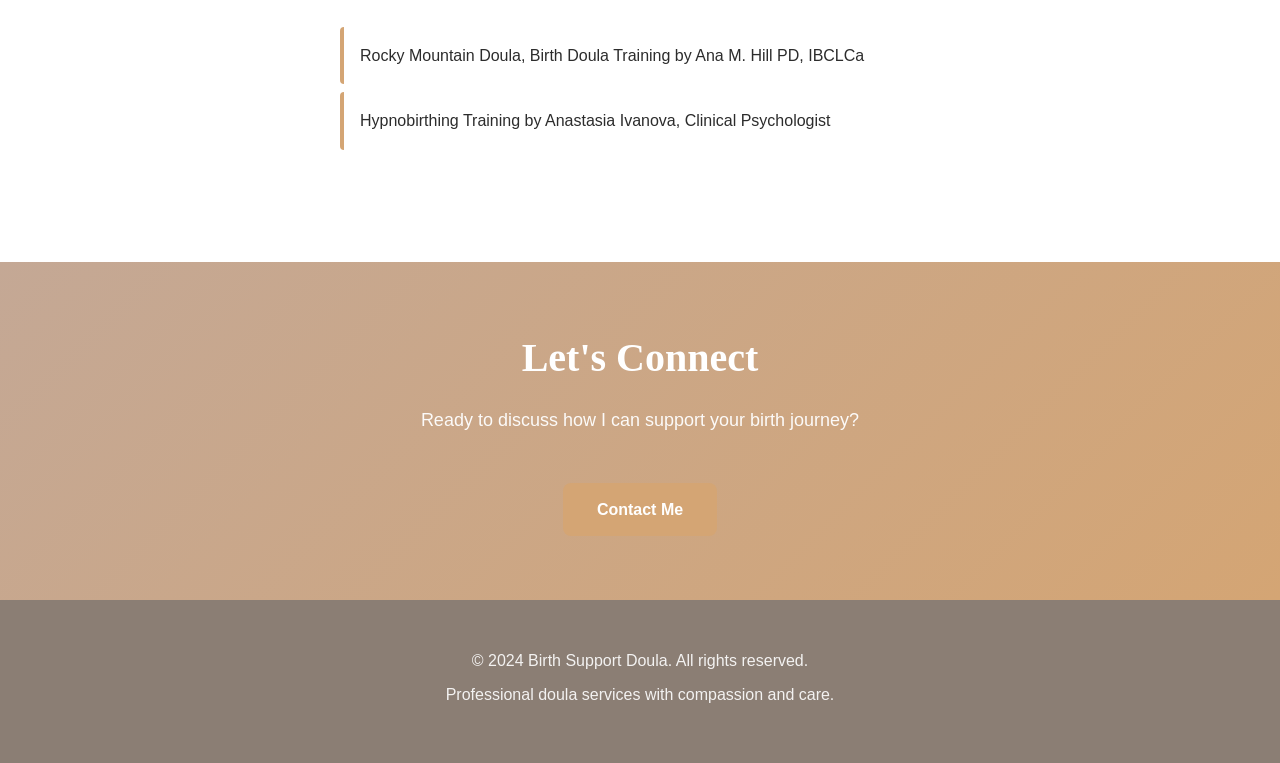
==== commit 8d2d6ec4: "Update about.html" ====
--- a/about.html
+++ b/about.html
@@ -41,7 +41,7 @@
         <div class="container">
             <div class="about-grid">
                 <div class="about-image">
-                    <!-- <div class="placeholder-image"> -->
+                    <div class="placeholder-image"> 
                         <img src="assets/doula_about.jpg" alt="About me photo">
                     </div>
                 </div>
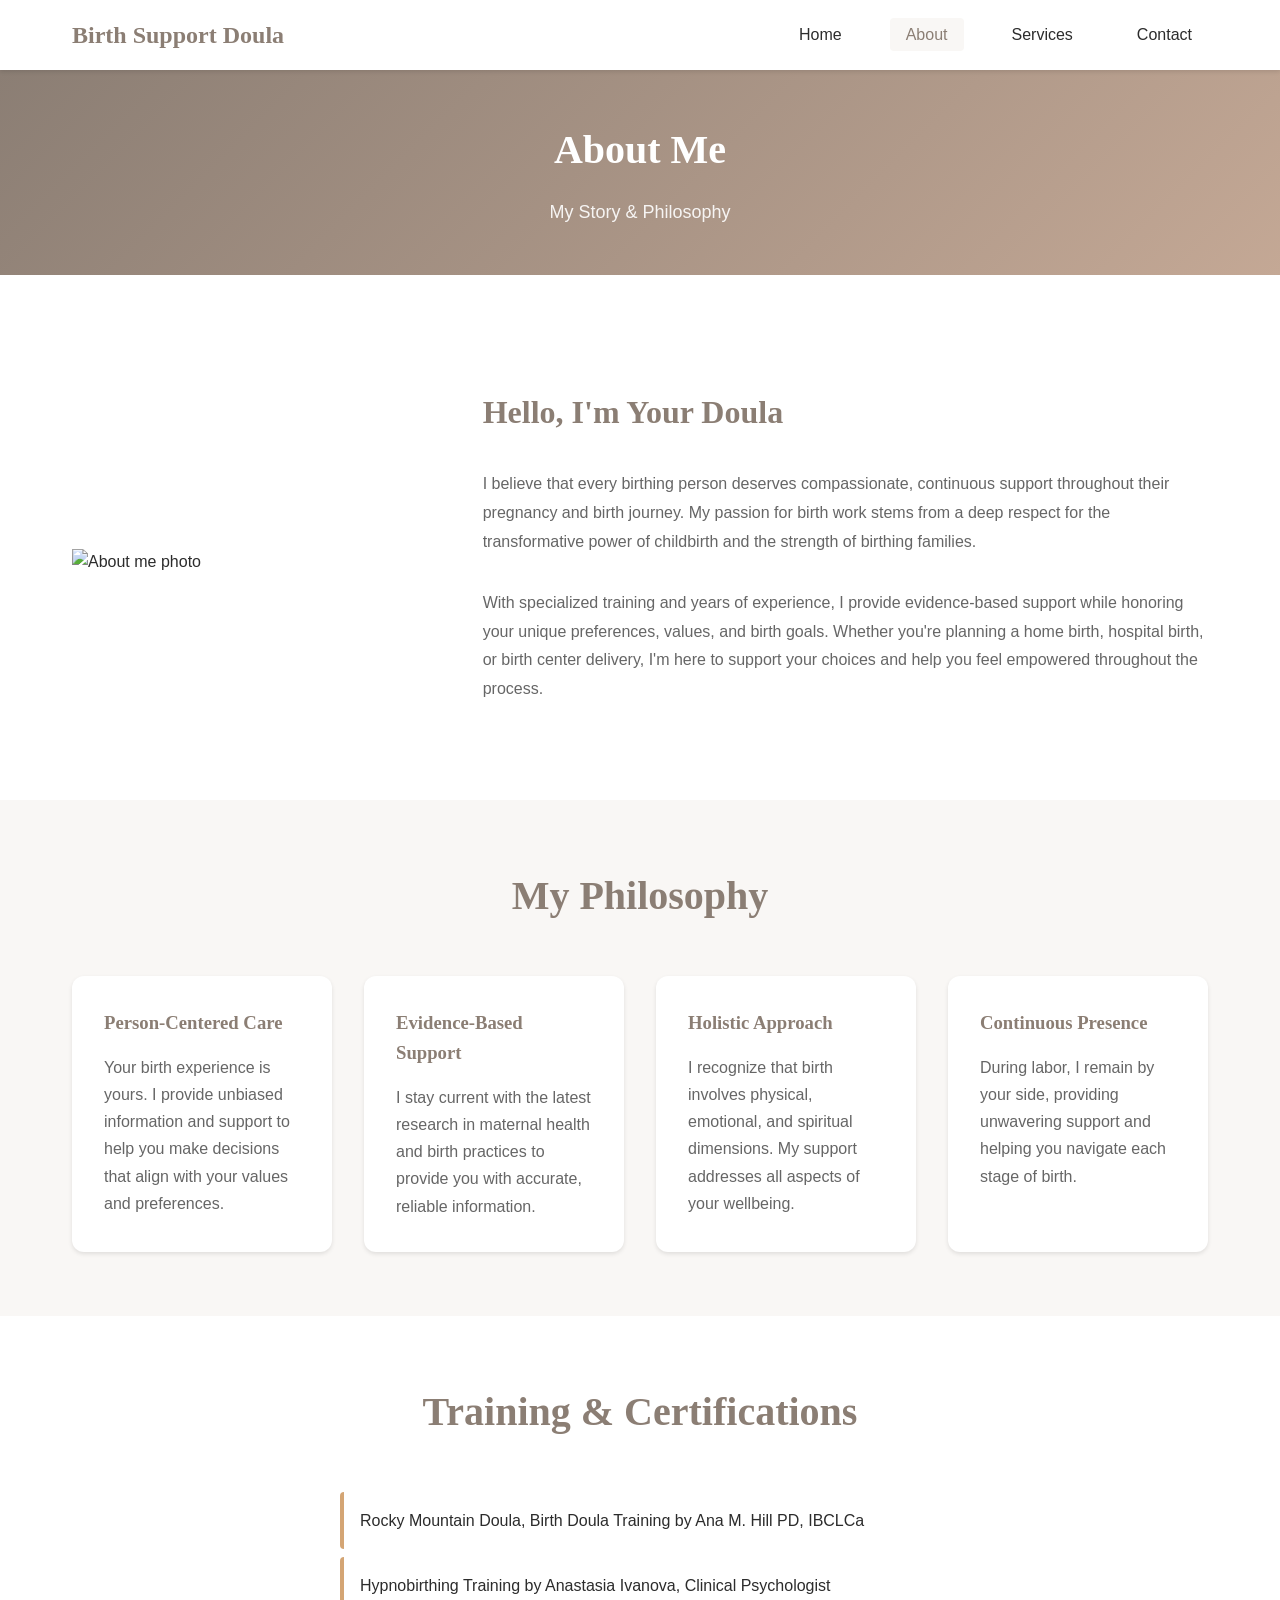
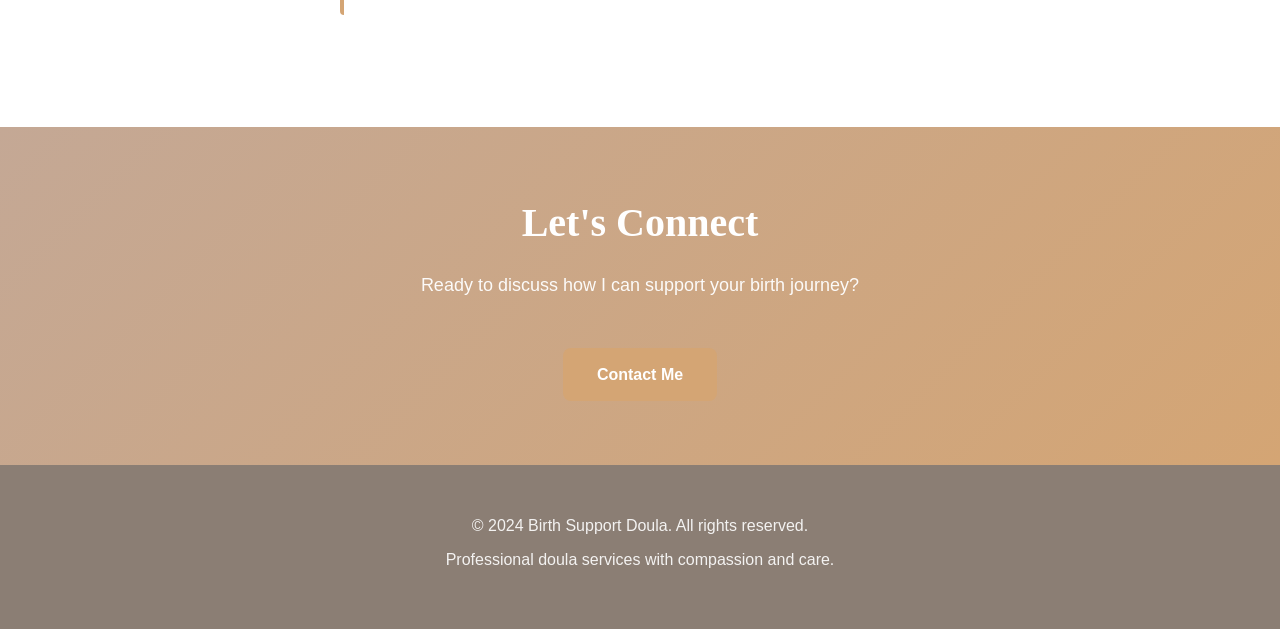
==== commit f8163335: "Update about.html" ====
--- a/about.html
+++ b/about.html
@@ -41,9 +41,9 @@
         <div class="container">
             <div class="about-grid">
                 <div class="about-image">
-                    <div class="placeholder-image"> 
+                    <!-- <div class="placeholder-image">  -->
                         <img src="assets/doula_about.jpg" alt="About me photo">
-                    </div>
+                    <!-- </div> -->
                 </div>
                 <div class="about-text">
                     <h3>Hello, I'm Your Doula</h3>
